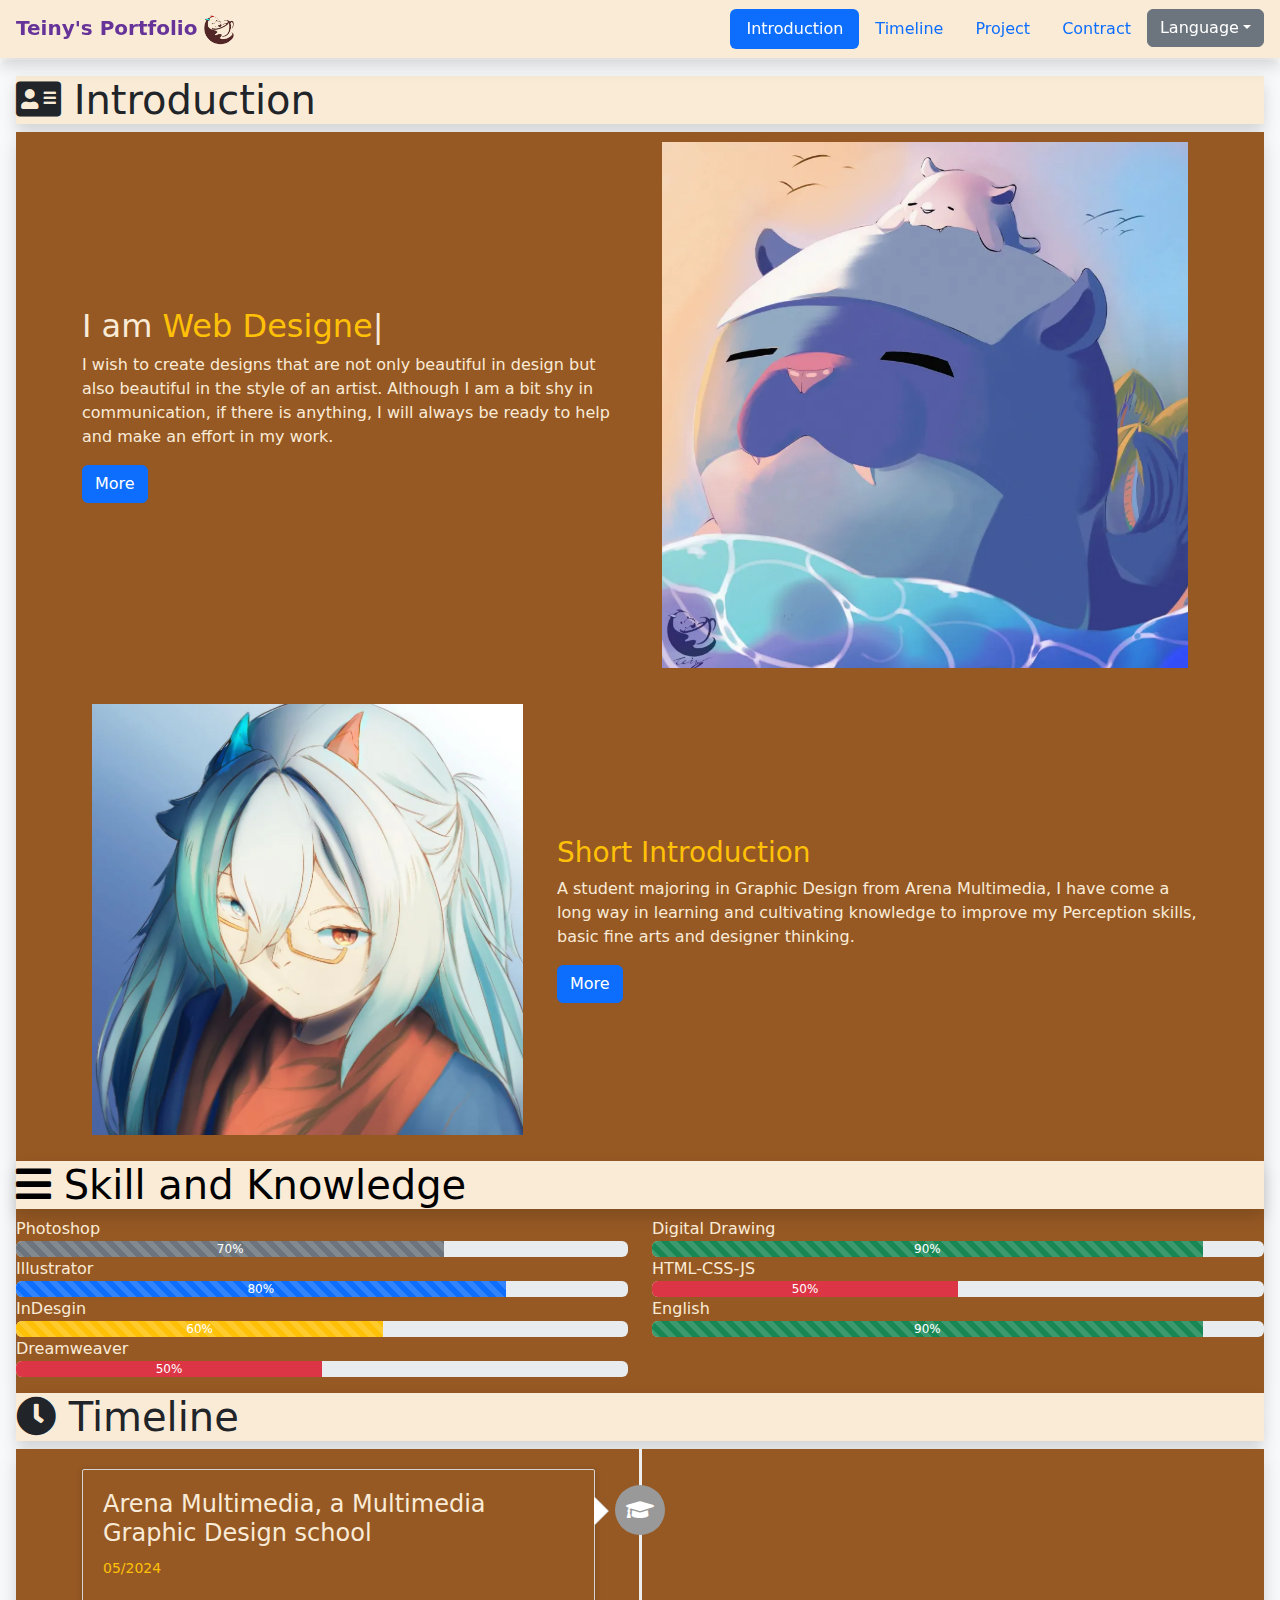
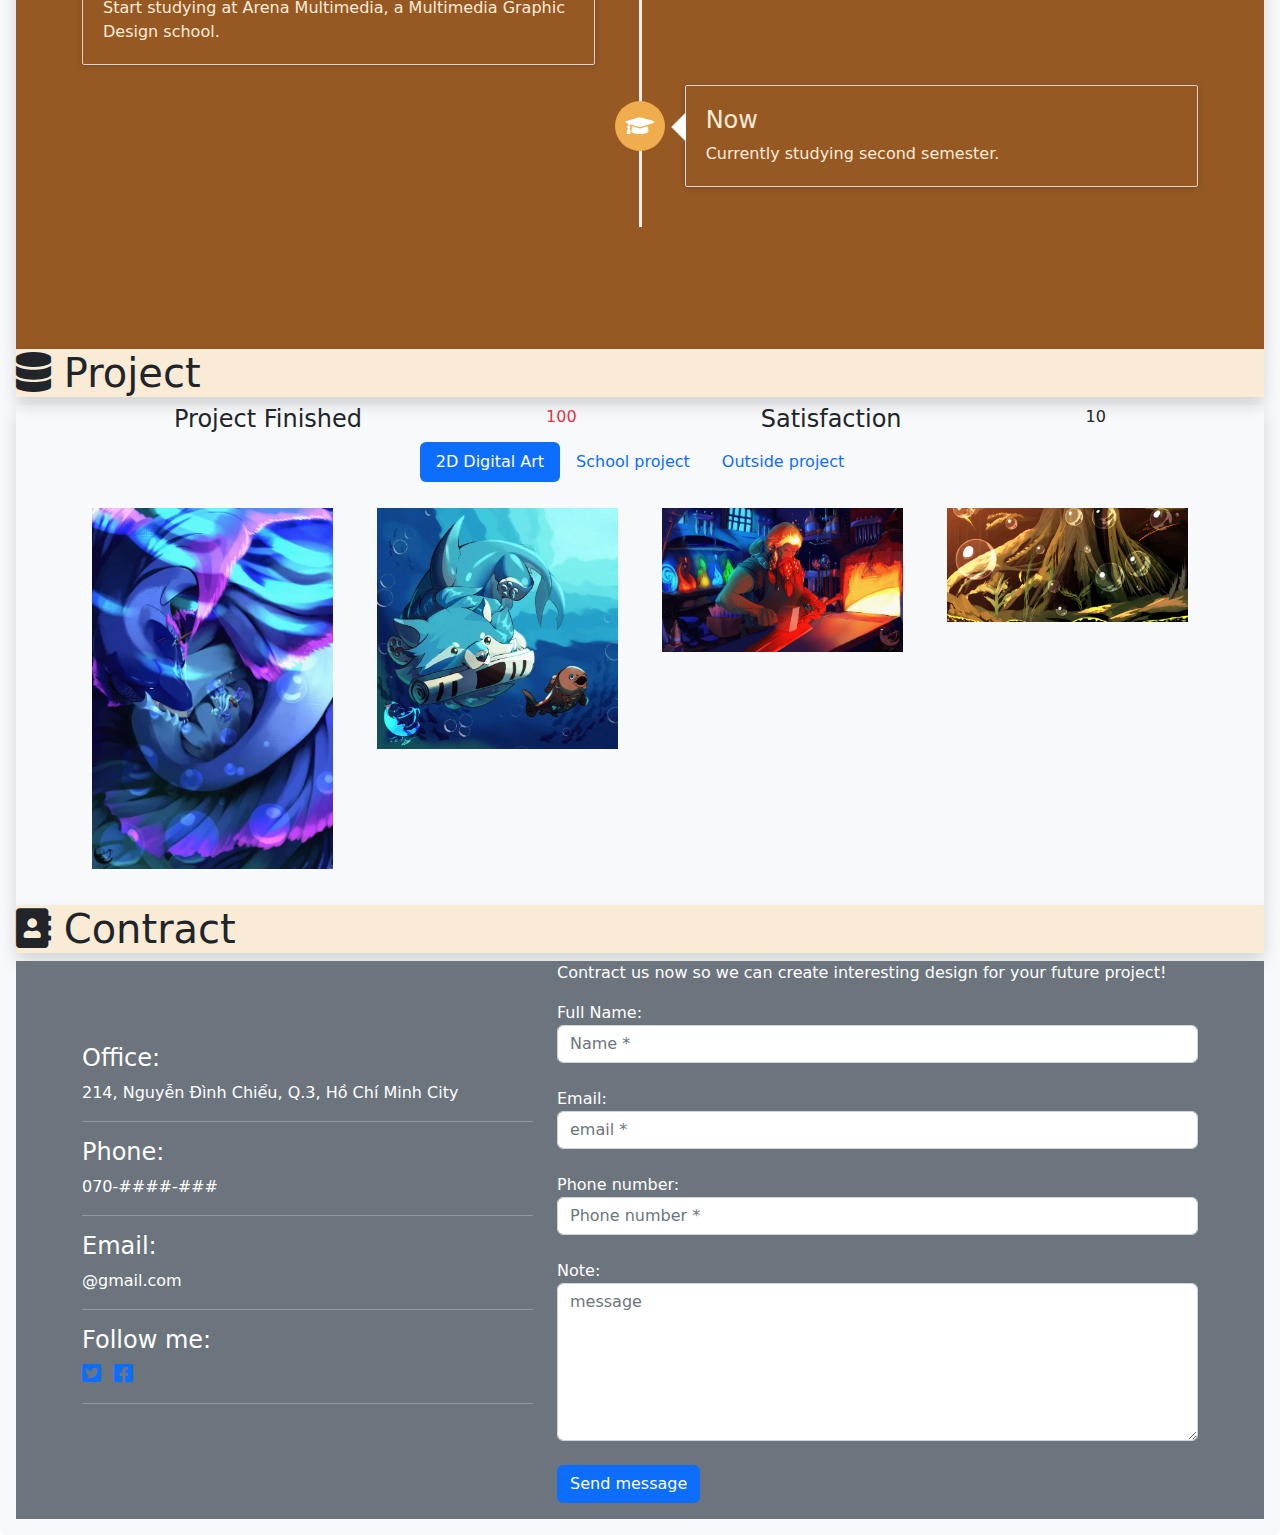
==== index2.html @ 6902ba58 "Add files via upload" ====
<!doctype html>
<html>
<head>
<meta charset="utf-8">
<meta name="viewport" content="width=device-width, initial-scale=1">
<title>Teiny's Portfolio</title>
<link rel="stylesheet" href="css/all.min.css">
<link rel="stylesheet" href="css/bootstrap.css">
<link rel="stylesheet" href="css/style.css">
<link rel="stylesheet" href="js/bootstrap.bundle.min.js">
<link rel="stylesheet" href="css/lightbox.css">
<link rel="icon" href="images/logo.png" type="image/x-icon">
<link rel="stylesheet" href="index.html">
<script src="js/bootstrap.bundle.min.js"></script>
</head>

<body style="padding-top: 60px">
<nav id="navbar-example2" class="navbar secondary-background px-3 mb-3 fixed-top shadow"> <a class="navbar-brand" href="#">Teiny's Portfolio <img src="images/logo.png" alt="" style="width:30px; height: auto"	></a>
  <ul class="nav nav-pills">
    <li class="nav-item"> <a class="nav-link" href="#scrollspyHeading1">Introduction</a> </li>
    <li class="nav-item"> <a class="nav-link" href="#scrollspyHeading2">Timeline</a> </li>
    <li class="nav-item"> <a class="nav-link" href="#scrollspyHeading3">Project</a> </li>
    <li class="nav-item"> <a class="nav-link" href="#scrollspyHeading4">Contract</a> </li>
	<li class="nav-item"> <div class="dropdown">
  <button class="btn btn-secondary dropdown-toggle" type="button" data-bs-toggle="dropdown" aria-expanded="false">Language</button>
  <ul class="dropdown-menu">
    <li><a class="dropdown-item" href="index.html">Tiếng Việt</a></li>
    <li><a class="dropdown-item" href="#">English</a></li>
  </ul>
</div> </li>
  </ul>
</nav>
<div data-bs-spy="scroll" data-bs-target="#navbar-example2" data-bs-root-margin="0px 0px -40%" data-bs-smooth-scroll="true" class="scrollspy-example bg-light p-3 rounded-2" tabindex="0">
  <h1 id="scrollspyHeading1" class="secondary-background shadow"><i class="glyphicon glyphicon-credit-card fa fa-address-card"></i> Introduction</h1>
  <section class="primary-background shadow">
    <div class="container">
      <div class="row d-flex align-items-center">
        <div class="col-lg-6 mb-3">
          <h2>I am
            <spawn class="element text-warning"></spawn>
          </h2>
          <p>I wish to create designs that are not only beautiful in design but also beautiful in the style of an artist. Although I am a bit shy in communication, if there is anything, I will always be ready to help and make an effort in my work. </p>
			
          <button type="button" class="btn btn-primary"	>More</button>
        </div>
        <div class="col-lg-6 mb-3"> <img src="images/seal.webp" alt="" class="img-fluid"> </div>
      </div>
      <div class="row d-flex align-items-center">
        <div class="col-lg-5 mb-3"> <img src="images/tiny.webp" alt="" class="img-fluid"> </div>
        <div class="col-lg-7 mb-3">
          <h3 class="text-warning">Short Introduction</h3>
          <p>A student majoring in Graphic Design from Arena Multimedia, I have come a long way in learning and cultivating knowledge to improve my Perception skills, basic fine arts and designer thinking. </p>
          <button type="button" class="btn btn-primary"	>More</button>
        </div>
      </div>
    </div>
    <h1 style="background-color: antiquewhite; color: black" class="shadow"><i class="fa fa-bars"></i> Skill and Knowledge</h1>
    <div class="row">
      <div class="col-lg-6 mb-3"> <span>Photoshop</span>
        <div class="progress">
          <div class="progress-bar progress-bar-striped progress-bar-animated bg-secondary" role="progressbar" aria-label="Example with label" style="width: 70%;" aria-valuenow="25" aria-valuemin="0" aria-valuemax="100">70%</div>
        </div>
        <span>Illustrator</span>
        <div class="progress">
          <div class="progress-bar progress-bar-striped progress-bar-animated" role="progressbar" aria-label="Example with label" style="width: 80%;" aria-valuenow="25" aria-valuemin="0" aria-valuemax="100">80%</div>
        </div>
        <span>InDesgin</span>
        <div class="progress">
          <div class="progress-bar progress-bar-striped progress-bar-animated bg-warning" role="progressbar" aria-label="Example with label" style="width: 60%;" aria-valuenow="25" aria-valuemin="0" aria-valuemax="100">60%</div>
        </div>
        <span>Dreamweaver</span>
        <div class="progress">
          <div class="progress-bar bg-danger" role="progressbar" aria-label="Example with label" style="width: 50%;" aria-valuenow="25" aria-valuemin="0" aria-valuemax="100">50%</div>
        </div>
      </div>
      <div class="col-lg-6 mb-3"> <span>Digital Drawing</span>
        <div class="progress">
          <div class="progress-bar progress-bar-striped progress-bar-animated bg-success" role="progressbar" aria-label="Example with label" style="width: 90%;" aria-valuenow="25" aria-valuemin="0" aria-valuemax="100">90%</div>
        </div>
        <span>HTML-CSS-JS</span>
        <div class="progress">
          <div class="progress-bar bg-danger" role="progressbar" aria-label="Example with label" style="width: 50%;" aria-valuenow="25" aria-valuemin="0" aria-valuemax="100">50%</div>
        </div>
		  <span>English</span>
        <div class="progress">
          <div class="progress-bar progress-bar-striped progress-bar-animated bg-success" role="progressbar" aria-label="Example with label" style="width: 90%;" aria-valuenow="25" aria-valuemin="0" aria-valuemax="100">90%</div>
        </div>
      </div>
    </div>
  </section>
  <h1 id="scrollspyHeading2" class="secondary-background shadow"><i class="glyphicon glyphicon-credit-card fa fa-clock"></i> Timeline</h1>
  <section class="primary-background shadow">
    <div class="container">
      <ul class="timeline">
        <li>
          <div class="timeline-badge"><i class="glyphicon glyphicon-check fa fa-graduation-cap"></i></div>
          <div class="timeline-panel">
            <div class="timeline-heading">
              <h4 class="timeline-title">Arena Multimedia, a Multimedia Graphic Design school</h4>
              <p><small class="text-warning"><i class="glyphicon glyphicon-time"></i>05/2024</small></p>
            </div>
            <div class="timeline-body">
              <p>Start studying at Arena Multimedia, a Multimedia Graphic Design school.</p>
            </div>
          </div>
        </li>
        <li class="timeline-inverted">
          <div class="timeline-badge warning"><i class="glyphicon glyphicon-credit-card fa fa-graduation-cap"></i></div>
          <div class="timeline-panel">
            <div class="timeline-heading">
              <h4 class="timeline-title">Now</h4>
            </div>
            <div class="timeline-body">
              <p>Currently studying second semester.</p>
            </div>
          </div>
        </li>
      </ul>
    </div>
  </section>
  <h1 id="scrollspyHeading3" class="secondary-background shadow"><i class="glyphicon glyphicon-credit-card fa fa-database"></i> Project</h1>
  <section class="shadow">
    <div class="container">
      <div class="d-flex justify-content-around">
        <h4>Project Finished</h4>
        <span class="counter text-danger" data-counter-time="1000" data-counter-delay="10">100</span>
        <h4>Satisfaction</h4>
        <span class="counter" data-counter-time="1000" data-counter-delay="10">10</span> </div>
      <div>
        <ul class="nav nav-pills mb-3 justify-content-center" id="pills-tab" role="tablist">
          <li class="nav-item" role="presentation">
            <button class="nav-link active" id="pills-home-tab" data-bs-toggle="pill" data-bs-target="#pills-home" type="button" role="tab" aria-controls="pills-home" aria-selected="true">2D Digital Art</button>
          </li>
          <li class="nav-item" role="presentation">
            <button class="nav-link" id="pills-profile-tab" data-bs-toggle="pill" data-bs-target="#pills-profile" type="button" role="tab" aria-controls="pills-profile" aria-selected="false">School project</button>
          </li>
          <li class="nav-item" role="presentation">
            <button class="nav-link" id="pills-contact-tab" data-bs-toggle="pill" data-bs-target="#pills-contact" type="button" role="tab" aria-controls="pills-contact" aria-selected="false">Outside project</button>
          </li>
        </ul>
        <div class="tab-content" id="pills-tabContent">
          <div class="tab-pane fade show active" id="pills-home" role="tabpanel" aria-labelledby="pills-home-tab" tabindex="0">
            <div class="row">
              <div class="col-12 col-sm-6 col-md-6 col-lg-3"> <a href="images/sea_look_down.webp" data-lightbox="roadtrip" data-title="Hình 1: Dive to deep sea"> <img src="images/sea_look_down.webp" alt="" class="img-fluid"> </a> </div>
              <div class="col-12 col-sm-6 col-md-6 col-lg-3"> <a href="images/wolfshark.webp" data-lightbox="roadtrip" data-title="Hình 2: Shark-wold (chibi)"> <img src="images/wolfshark.webp" alt="" class="img-fluid"> </a> </div>
              <div class="col-12 col-sm-6 col-md-6 col-lg-3"> <a href="images/smith.webp" data-lightbox="roadtrip" data-title="Hình 3: Smith god"> <img src="images/smith.webp" alt="" class="img-fluid"> </a> </div>
              <div class="col-12 col-sm-6 col-md-6 col-lg-3"> <a href="images/deep.webp" data-lightbox="roadtrip" data-title="Hình 4: Concept root underwater"> <img src="images/deep.webp" alt="" class="img-fluid"> </a> </div>
            </div>
          </div>
          <div class="tab-pane fade" id="pills-profile" role="tabpanel" aria-labelledby="pills-profile-tab" tabindex="0">
            <div class="row">
              <div class="col-12 col-sm-6 col-md-6 col-lg-3"> <a href="images/Monster_Hunter_Rise-01.webp" data-lightbox="roadtrip" data-title="Hình 1: Monster Hunter Rise, adobe Illustrator"> <img src="images/Monster_Hunter_Rise-01.webp" alt="" class="img-fluid"> </a> </div>
              <div class="col-12 col-sm-6 col-md-6 col-lg-3"> <a href="images/life_can_born.webp" data-lightbox="roadtrip" data-title="Hình 2: Poster Typography"> <img src="images/life_can_born.webp" alt="" class="img-fluid"> </a> </div>
              <div class="col-12 col-sm-6 col-md-6 col-lg-3"> <a href="images/image-29.webp" data-lightbox="roadtrip" data-title="Hình 3: Photoshop poster"> <img src="images/image-29.webp" alt="" class="img-fluid"> </a> </div>
              <div class="col-12 col-sm-6 col-md-6 col-lg-3"> <a href="images/IMG20240627195856.webp" data-lightbox="roadtrip" data-title="Hình 4: mother and baby swam"> <img src="images/IMG20240627195856.webp" alt="" class="img-fluid"> </a> </div>
              <div class="col-12 col-sm-6 col-md-6 col-lg-3"> <a href="images/Mockup 2.png" data-lightbox="roadtrip" data-title="Hình 5: Mockup Cat's Sushi snack box"> <img src="images/Mockup 2.png" alt="" class="img-fluid"> </a> </div>
            </div>
          </div>
          <div class="tab-pane fade" id="pills-contact" role="tabpanel" aria-labelledby="pills-contact-tab" tabindex="0">
            <div class="col-12 col-sm-6 col-md-6 col-lg-3"> <a href="images/sky.webp" data-lightbox="roadtrip" data-title="Hình 1: Future Manga project"> <img src="images/sky.webp" alt="" class="img-fluid"> </a> </div>
          </div>
        </div>
      </div>
    </div>
  </section>
  <h1 id="scrollspyHeading4" class="secondary-background shadow"><i class="glyphicon glyphicon-credit-card fa fa-address-book"></i> Contract</h1>
  <section class="bg-secondary" style="color: white">
    <div class="container">
      <div class="row d-flex align-items-center">
        <div class="col-lg-5 mb-3">
          <h4>Office: </h4>
          <p>214, Nguyễn Đình Chiểu, Q.3, Hồ Chí Minh City</p>
          <hr>
          <h4>Phone: </h4>
          <p>070-####-###</p>
          <hr>
          <h4>Email: </h4>
          <p>@gmail.com</p>
          <hr>
          <h4>Follow me: </h4>
          <a href="#"><i class="fab fa-twitter-square fa-lg me-2"></i></a> 
			<a href="#"><i class="fab fa-facebook-square fa-lg me-2"></i></a>
          <hr>
        </div>
        <div class="col-lg-7 mb-3">
          <p>Contract us now so we can create interesting design for your future project!</p>	
          <form action="#">
            <label for="ten">Full Name: </label>
            <input type="text" name="hoten" placeholder="Name *" size="35" class="form-control">
            <br>
            <label for="email">Email: </label>
            <input type="email" name="email" placeholder="email *" size="50" class="form-control">
            <br>
            <label for="gt">Phone number: </label>
            <input type="tel" name="so dt" placeholder="Phone number *" class="form-control">
            <br>
            <label for="ghichu">Note: </label>
            <br>
            <textarea name="#" id="#" cols="40" rows="6" placeholder="message" class="form-control"></textarea>
            <br>
            <button type="button" class="btn btn-primary">Send message</button>
          </form>
        </div>
      </div>
    </div>
  </section>
</div>
<!--donotdelete--> 
<script src="js/jquery-3.6.0.min.js"></script> 
<script src="js/lightbox.js"></script> 
<script src="js/jquery.countup.js"></script> 
<script src="js/jquery.waypoints.min.js"></script> 
<script src="js/typed.js"></script> 
<script src="js/control.js"></script>
</body>
</html>
---- css/style.css ----
@charset "utf-8";
/* CSS Document */

section{width: 100%; min-height: 500px}

.navbar .navbar-brand{color:rebeccapurple; font-weight: bold}
.navbar .navbar-brand:hover{color: red}
.navbar .nav .nav-item .nav-link:hover , .nav-link:focus{background-color:purple!important; color: white}
.navbar .nav .nav-item .nav-link:active{background-color: red!important}
@media (max-width:480px){.navbar{display: flex; justify-content: center; align-item: center} }

.primary-background{background-color: #965924; color: antiquewhite}
.secondary-background{background-color: antiquewhite;}

/*<!--timeline-->*/
.timeline {
    list-style: none;
    padding: 20px 0 20px;
    position: relative;
}

    .timeline:before {
        top: 0;
        bottom: 0;
        position: absolute;
        content: " ";
        width: 3px;
        background-color: #eeeeee;
        left: 50%;
        margin-left: -1.5px;
    }

    .timeline > li {
        margin-bottom: 20px;
        position: relative;
    }

        .timeline > li:before,
        .timeline > li:after {
            content: " ";
            display: table;
        }

        .timeline > li:after {
            clear: both;
        }

        .timeline > li:before,
        .timeline > li:after {
            content: " ";
            display: table;
        }

        .timeline > li:after {
            clear: both;
        }

        .timeline > li > .timeline-panel {
            width: 46%;
            float: left;
            border: 1px solid #d4d4d4;
            border-radius: 2px;
            padding: 20px;
            position: relative;
            -webkit-box-shadow: 0 1px 6px rgba(0, 0, 0, 0.175);
            box-shadow: 0 1px 6px rgba(0, 0, 0, 0.175);
        }

            .timeline > li > .timeline-panel:before {
                position: absolute;
                top: 26px;
                right: -15px;
                display: inline-block;
                border-top: 15px solid transparent;
                border-left: 15px solid #ccc;
                border-right: 0 solid #ccc;
                border-bottom: 15px solid transparent;
                content: " ";
            }

            .timeline > li > .timeline-panel:after {
                position: absolute;
                top: 27px;
                right: -14px;
                display: inline-block;
                border-top: 14px solid transparent;
                border-left: 14px solid #fff;
                border-right: 0 solid #fff;
                border-bottom: 14px solid transparent;
                content: " ";
            }

        .timeline > li > .timeline-badge {
            color: #fff;
            width: 50px;
            height: 50px;
            line-height: 50px;
            font-size: 1.4em;
            text-align: center;
            position: absolute;
            top: 16px;
            left: 50%;
            margin-left: -25px;
            background-color: #999999;
            z-index: 100;
            border-top-right-radius: 50%;
            border-top-left-radius: 50%;
            border-bottom-right-radius: 50%;
            border-bottom-left-radius: 50%;
        }

        .timeline > li.timeline-inverted > .timeline-panel {
            float: right;
        }

            .timeline > li.timeline-inverted > .timeline-panel:before {
                border-left-width: 0;
                border-right-width: 15px;
                left: -15px;
                right: auto;
            }

            .timeline > li.timeline-inverted > .timeline-panel:after {
                border-left-width: 0;
                border-right-width: 14px;
                left: -14px;
                right: auto;
            }

.timeline-badge.primary {
    background-color: #2e6da4 !important;
}

.timeline-badge.success {
    background-color: #3f903f !important;
}

.timeline-badge.warning {
    background-color: #f0ad4e !important;
}

.timeline-badge.danger {
    background-color: #d9534f !important;
}

.timeline-badge.info {
    background-color: #5bc0de !important;
}

.timeline-title {
    margin-top: 0;
    color: inherit;
}

.timeline-body > p,
.timeline-body > ul {
    margin-bottom: 0;
}

    .timeline-body > p + p {
        margin-top: 5px;
    }

@media (max-width: 767px) {
    ul.timeline:before {
        left: 40px;
    }

    ul.timeline > li > .timeline-panel {
        width: calc(100% - 90px);
        width: -moz-calc(100% - 90px);
        width: -webkit-calc(100% - 90px);
    }

    ul.timeline > li > .timeline-badge {
        left: 15px;
        margin-left: 0;
        top: 16px;
    }

    ul.timeline > li > .timeline-panel {
        float: right;
    }

        ul.timeline > li > .timeline-panel:before {
            border-left-width: 0;
            border-right-width: 15px;
            left: -15px;
            right: auto;
        }

        ul.timeline > li > .timeline-panel:after {
            border-left-width: 0;
            border-right-width: 14px;
            left: -14px;
            right: auto;
        }
}
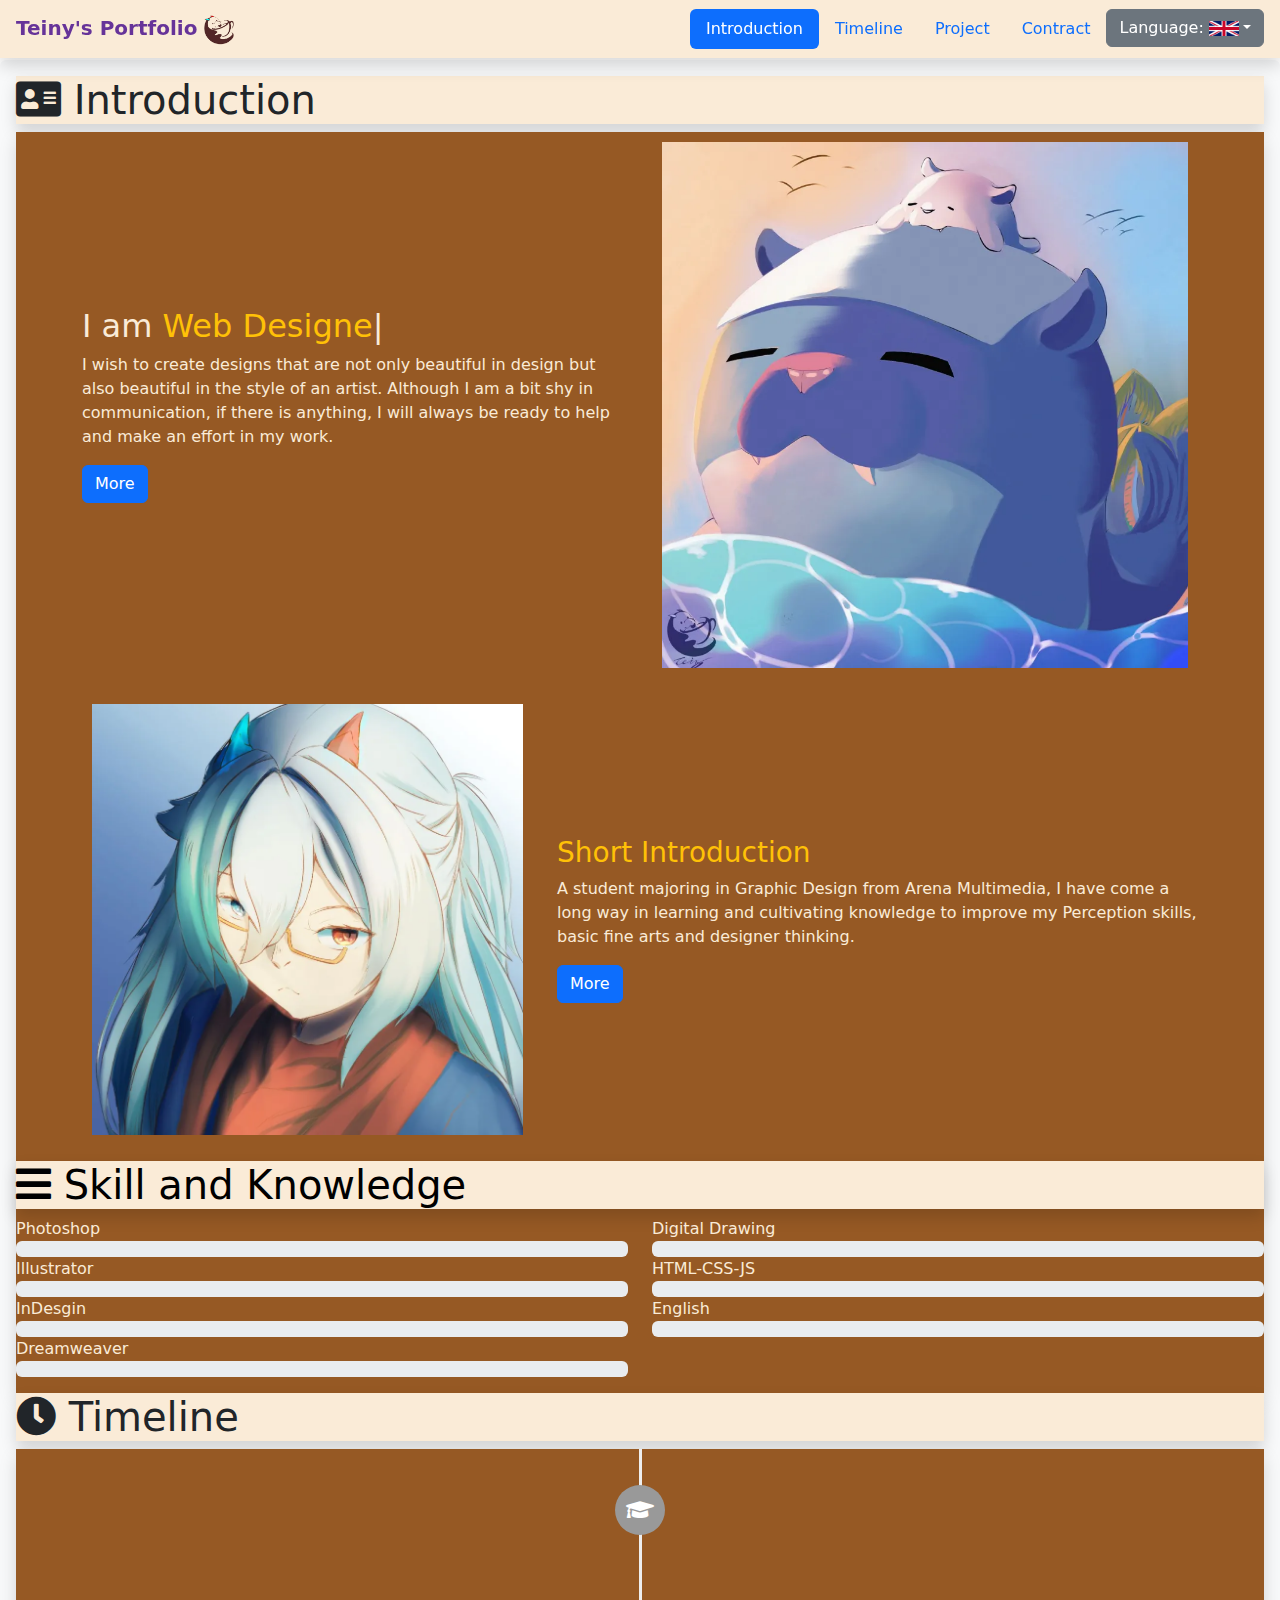
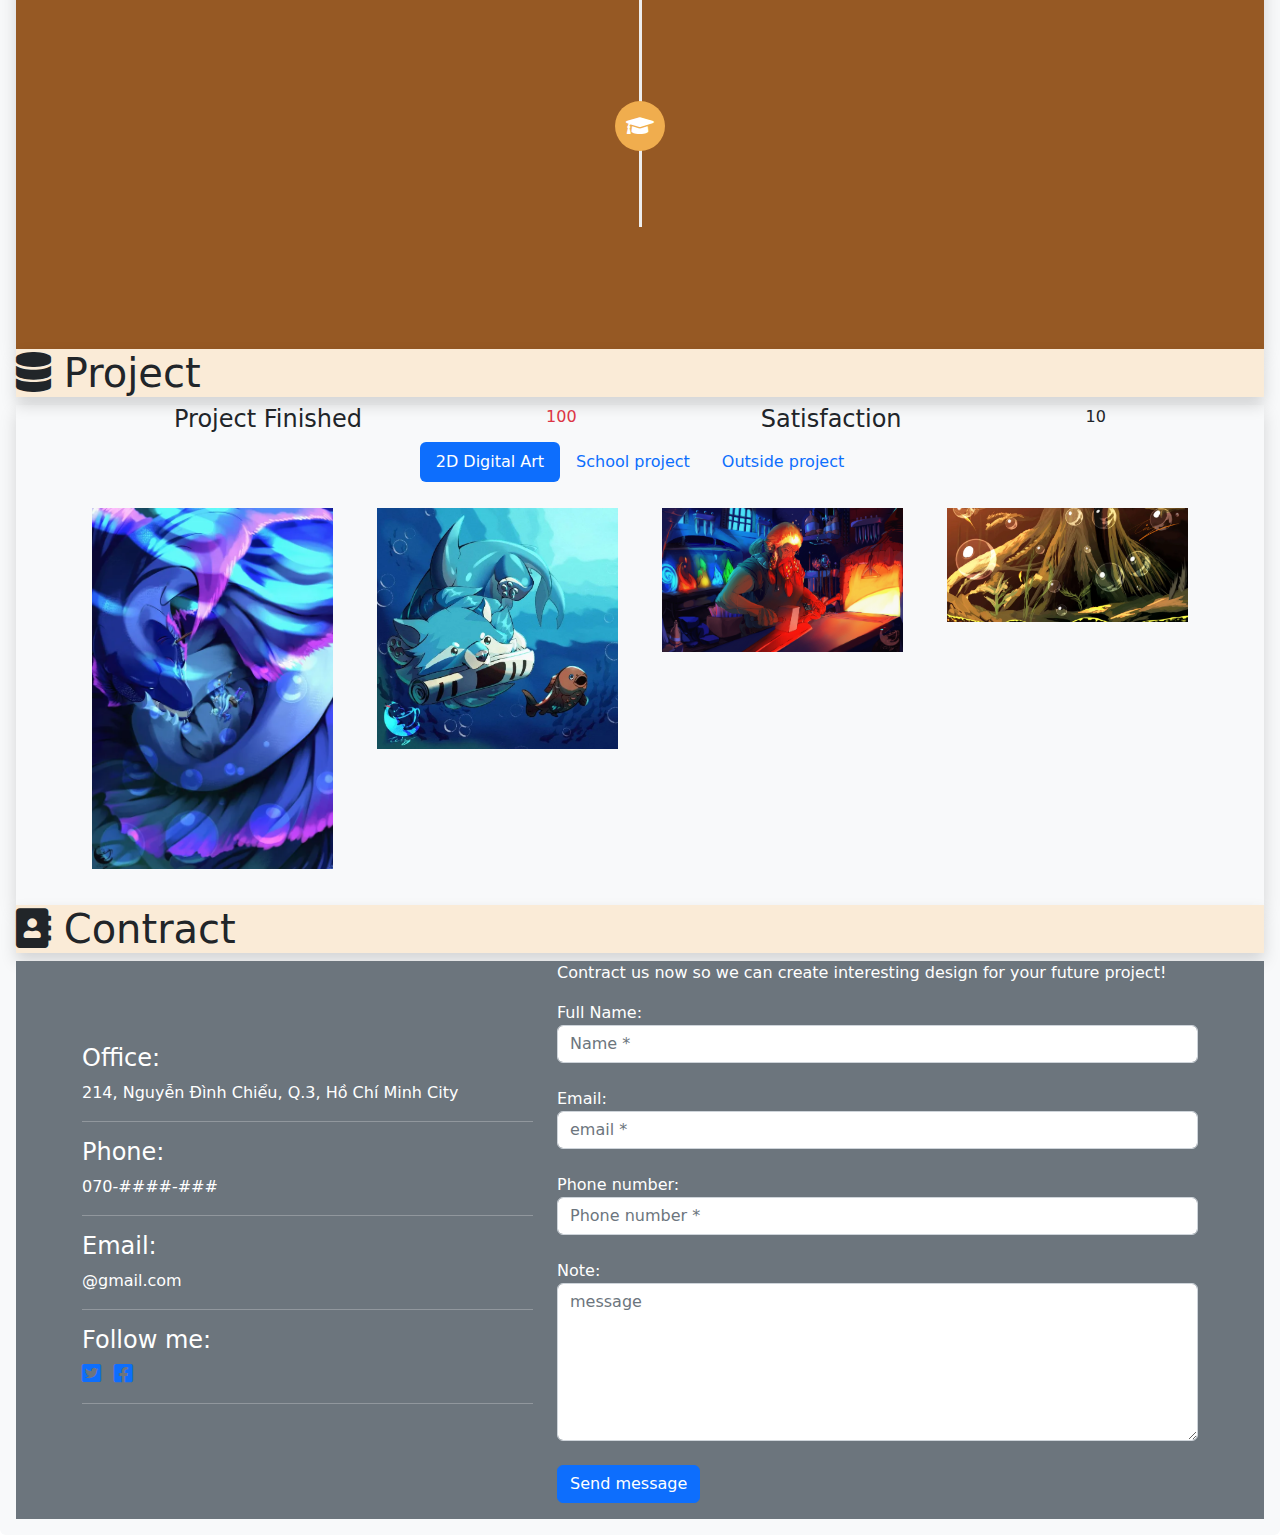
==== commit 0cac7fd1: "Add files via upload" ====
--- a/index2.html
+++ b/index2.html
@@ -9,6 +9,7 @@
 <link rel="stylesheet" href="css/style.css">
 <link rel="stylesheet" href="js/bootstrap.bundle.min.js">
 <link rel="stylesheet" href="css/lightbox.css">
+<link rel="stylesheet" href="css/aos.css">
 <link rel="icon" href="images/logo.png" type="image/x-icon">
 <link rel="stylesheet" href="index.html">
 <script src="js/bootstrap.bundle.min.js"></script>
@@ -22,7 +23,7 @@
     <li class="nav-item"> <a class="nav-link" href="#scrollspyHeading3">Project</a> </li>
     <li class="nav-item"> <a class="nav-link" href="#scrollspyHeading4">Contract</a> </li>
 	<li class="nav-item"> <div class="dropdown">
-  <button class="btn btn-secondary dropdown-toggle" type="button" data-bs-toggle="dropdown" aria-expanded="false">Language</button>
+  <button class="btn btn-secondary dropdown-toggle" type="button" data-bs-toggle="dropdown" aria-expanded="false">Language: <img src="images/Flag_of_the_United_Kingdom.svg.png" alt="" style="width:30px; height: auto"></button>
   <ul class="dropdown-menu">
     <li><a class="dropdown-item" href="index.html">Tiếng Việt</a></li>
     <li><a class="dropdown-item" href="#">English</a></li>
@@ -58,32 +59,32 @@
     <div class="row">
       <div class="col-lg-6 mb-3"> <span>Photoshop</span>
         <div class="progress">
-          <div class="progress-bar progress-bar-striped progress-bar-animated bg-secondary" role="progressbar" aria-label="Example with label" style="width: 70%;" aria-valuenow="25" aria-valuemin="0" aria-valuemax="100">70%</div>
+          <div class="progress-bar progress-bar-striped progress-bar-animated bg-secondary" role="progressbar" aria-label="Example with label" style="width: 70%;" aria-valuenow="25" aria-valuemin="0" aria-valuemax="100" data-aos="fade-right" data-aos-offset="180" data-aos-easing="ease-in-sine" data-aos-delay="100">70%</div>
         </div>
         <span>Illustrator</span>
         <div class="progress">
-          <div class="progress-bar progress-bar-striped progress-bar-animated" role="progressbar" aria-label="Example with label" style="width: 80%;" aria-valuenow="25" aria-valuemin="0" aria-valuemax="100">80%</div>
+          <div class="progress-bar progress-bar-striped progress-bar-animated" role="progressbar" aria-label="Example with label" style="width: 80%;" aria-valuenow="25" aria-valuemin="0" aria-valuemax="100" data-aos="fade-right" data-aos-offset="180" data-aos-easing="ease-in-sine" data-aos-delay="250">80%</div>
         </div>
         <span>InDesgin</span>
         <div class="progress">
-          <div class="progress-bar progress-bar-striped progress-bar-animated bg-warning" role="progressbar" aria-label="Example with label" style="width: 60%;" aria-valuenow="25" aria-valuemin="0" aria-valuemax="100">60%</div>
+          <div class="progress-bar progress-bar-striped progress-bar-animated bg-warning" role="progressbar" aria-label="Example with label" style="width: 60%;" aria-valuenow="25" aria-valuemin="0" aria-valuemax="100" data-aos="fade-right" data-aos-offset="180" data-aos-easing="ease-in-sine" data-aos-delay="300">60%</div>
         </div>
         <span>Dreamweaver</span>
         <div class="progress">
-          <div class="progress-bar bg-danger" role="progressbar" aria-label="Example with label" style="width: 50%;" aria-valuenow="25" aria-valuemin="0" aria-valuemax="100">50%</div>
+          <div class="progress-bar bg-danger" role="progressbar" aria-label="Example with label" style="width: 50%;" aria-valuenow="25" aria-valuemin="0" aria-valuemax="100" data-aos="fade-right" data-aos-offset="180" data-aos-easing="ease-in-sine" data-aos-delay="400">50%</div>
         </div>
       </div>
       <div class="col-lg-6 mb-3"> <span>Digital Drawing</span>
         <div class="progress">
-          <div class="progress-bar progress-bar-striped progress-bar-animated bg-success" role="progressbar" aria-label="Example with label" style="width: 90%;" aria-valuenow="25" aria-valuemin="0" aria-valuemax="100">90%</div>
+          <div class="progress-bar progress-bar-striped progress-bar-animated bg-success" role="progressbar" aria-label="Example with label" style="width: 90%;" aria-valuenow="25" aria-valuemin="0" aria-valuemax="100" data-aos="fade-right" data-aos-offset="180" data-aos-easing="ease-in-sine" data-aos-delay="100">90%</div>
         </div>
         <span>HTML-CSS-JS</span>
         <div class="progress">
-          <div class="progress-bar bg-danger" role="progressbar" aria-label="Example with label" style="width: 50%;" aria-valuenow="25" aria-valuemin="0" aria-valuemax="100">50%</div>
+          <div class="progress-bar bg-danger" role="progressbar" aria-label="Example with label" style="width: 50%;" aria-valuenow="25" aria-valuemin="0" aria-valuemax="100" data-aos="fade-right" data-aos-offset="180" data-aos-easing="ease-in-sine" data-aos-delay="250">50%</div>
         </div>
 		  <span>English</span>
         <div class="progress">
-          <div class="progress-bar progress-bar-striped progress-bar-animated bg-success" role="progressbar" aria-label="Example with label" style="width: 90%;" aria-valuenow="25" aria-valuemin="0" aria-valuemax="100">90%</div>
+          <div class="progress-bar progress-bar-striped progress-bar-animated bg-success" role="progressbar" aria-label="Example with label" style="width: 90%;" aria-valuenow="25" aria-valuemin="0" aria-valuemax="100" data-aos="fade-right" data-aos-offset="180" data-aos-easing="ease-in-sine" data-aos-delay="300">90%</div>
         </div>
       </div>
     </div>
@@ -94,7 +95,7 @@
       <ul class="timeline">
         <li>
           <div class="timeline-badge"><i class="glyphicon glyphicon-check fa fa-graduation-cap"></i></div>
-          <div class="timeline-panel">
+          <div class="timeline-panel" data-aos="fade-up" data-aos-offset="180" data-aos-easing="ease-in-sine" data-aos-delay="100">
             <div class="timeline-heading">
               <h4 class="timeline-title">Arena Multimedia, a Multimedia Graphic Design school</h4>
               <p><small class="text-warning"><i class="glyphicon glyphicon-time"></i>05/2024</small></p>
@@ -106,7 +107,7 @@
         </li>
         <li class="timeline-inverted">
           <div class="timeline-badge warning"><i class="glyphicon glyphicon-credit-card fa fa-graduation-cap"></i></div>
-          <div class="timeline-panel">
+          <div class="timeline-panel" data-aos="fade-up" data-aos-offset="180" data-aos-easing="ease-in-sine" data-aos-delay="300">
             <div class="timeline-heading">
               <h4 class="timeline-title">Now</h4>
             </div>
@@ -207,6 +208,7 @@
 </div>
 <!--donotdelete--> 
 <script src="js/jquery-3.6.0.min.js"></script> 
+<script src="js/aos.js"></script>
 <script src="js/lightbox.js"></script> 
 <script src="js/jquery.countup.js"></script> 
 <script src="js/jquery.waypoints.min.js"></script> 
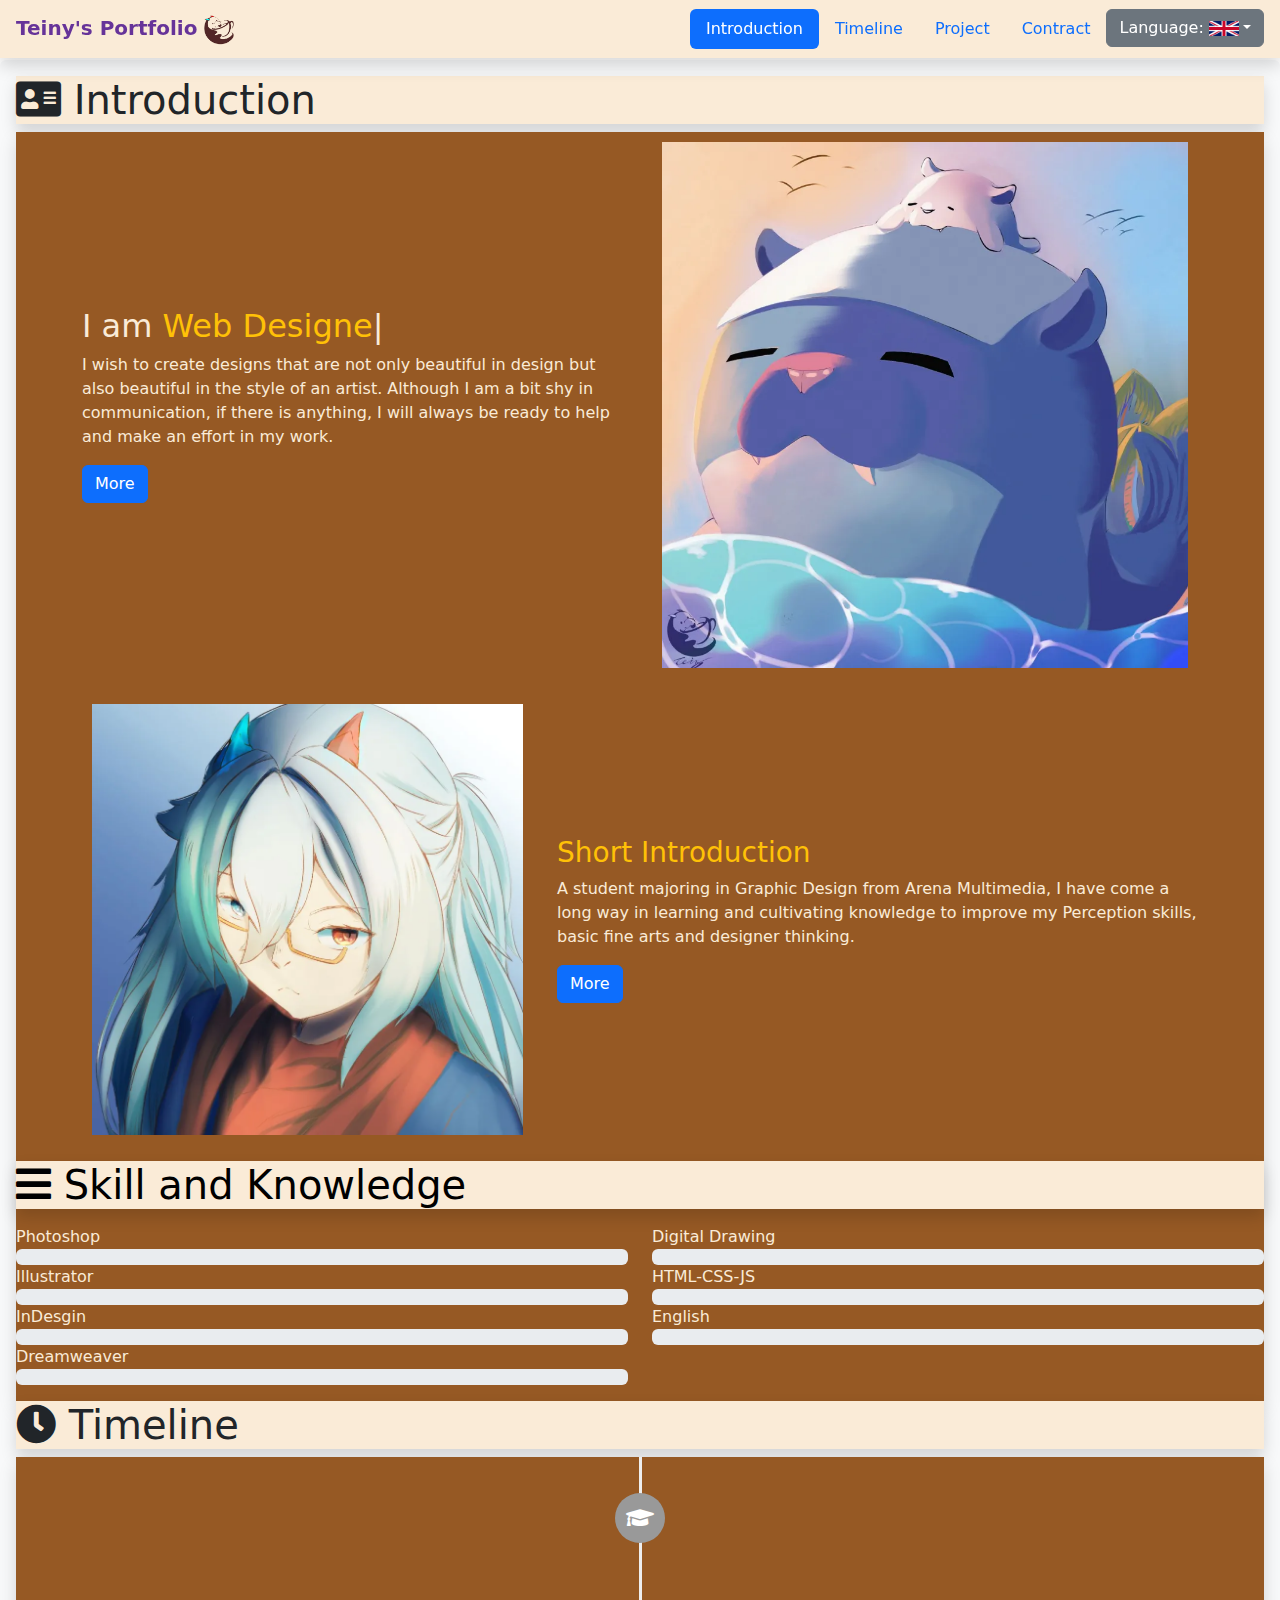
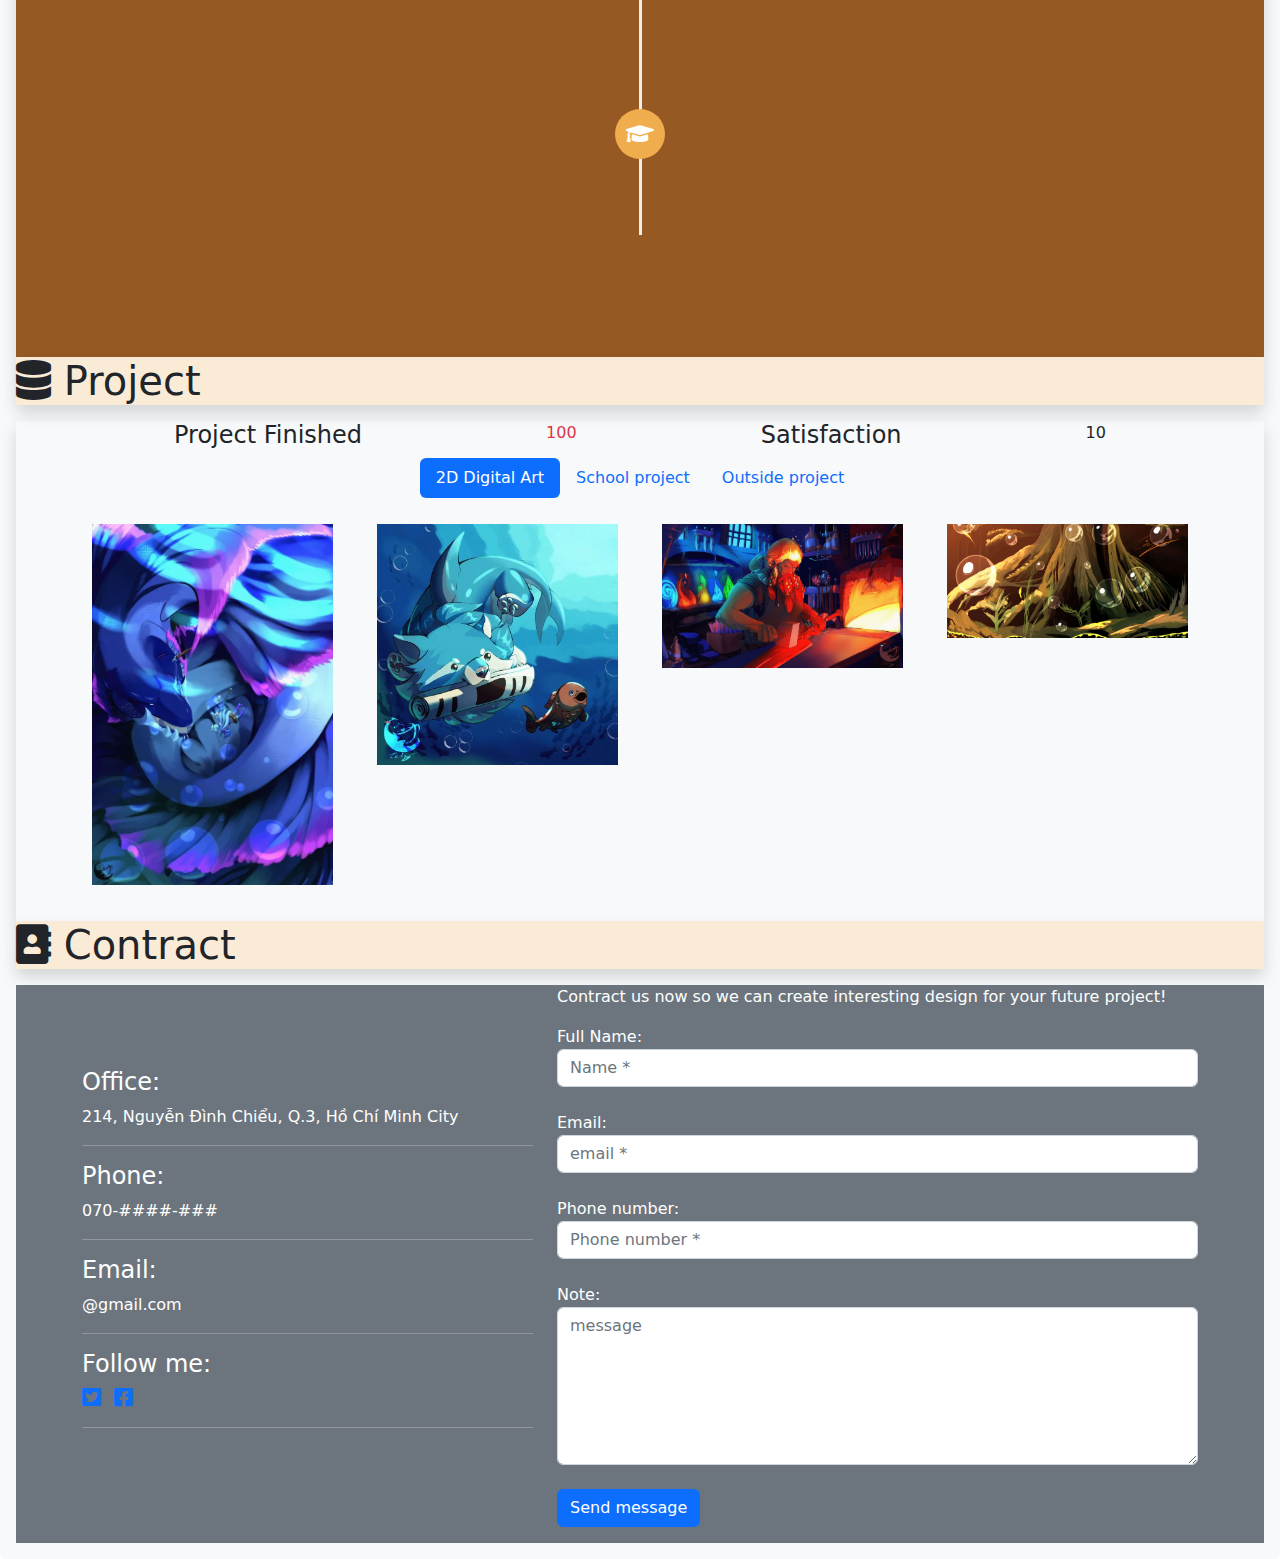
==== commit ba2ee90c: "Add files via upload" ====
--- a/index2.html
+++ b/index2.html
@@ -55,7 +55,7 @@
         </div>
       </div>
     </div>
-    <h1 style="background-color: antiquewhite; color: black" class="shadow"><i class="fa fa-bars"></i> Skill and Knowledge</h1>
+    <h1 style="background-color: antiquewhite; color: black" class="shadow mb-3"><i class="fa fa-bars"></i> Skill and Knowledge</h1>
     <div class="row">
       <div class="col-lg-6 mb-3"> <span>Photoshop</span>
         <div class="progress">
@@ -112,14 +112,14 @@
               <h4 class="timeline-title">Now</h4>
             </div>
             <div class="timeline-body">
-              <p>Currently studying second semester.</p>
+              <p>Currently studying Second Semester.</p>
             </div>
           </div>
         </li>
       </ul>
     </div>
   </section>
-  <h1 id="scrollspyHeading3" class="secondary-background shadow"><i class="glyphicon glyphicon-credit-card fa fa-database"></i> Project</h1>
+  <h1 id="scrollspyHeading3" class="secondary-background shadow mb-3"><i class="glyphicon glyphicon-credit-card fa fa-database"></i> Project</h1>
   <section class="shadow">
     <div class="container">
       <div class="d-flex justify-content-around">
@@ -164,7 +164,7 @@
       </div>
     </div>
   </section>
-  <h1 id="scrollspyHeading4" class="secondary-background shadow"><i class="glyphicon glyphicon-credit-card fa fa-address-book"></i> Contract</h1>
+  <h1 id="scrollspyHeading4" class="secondary-background shadow mb-3"><i class="glyphicon glyphicon-credit-card fa fa-address-book"></i> Contract</h1>
   <section class="bg-secondary" style="color: white">
     <div class="container">
       <div class="row d-flex align-items-center">
